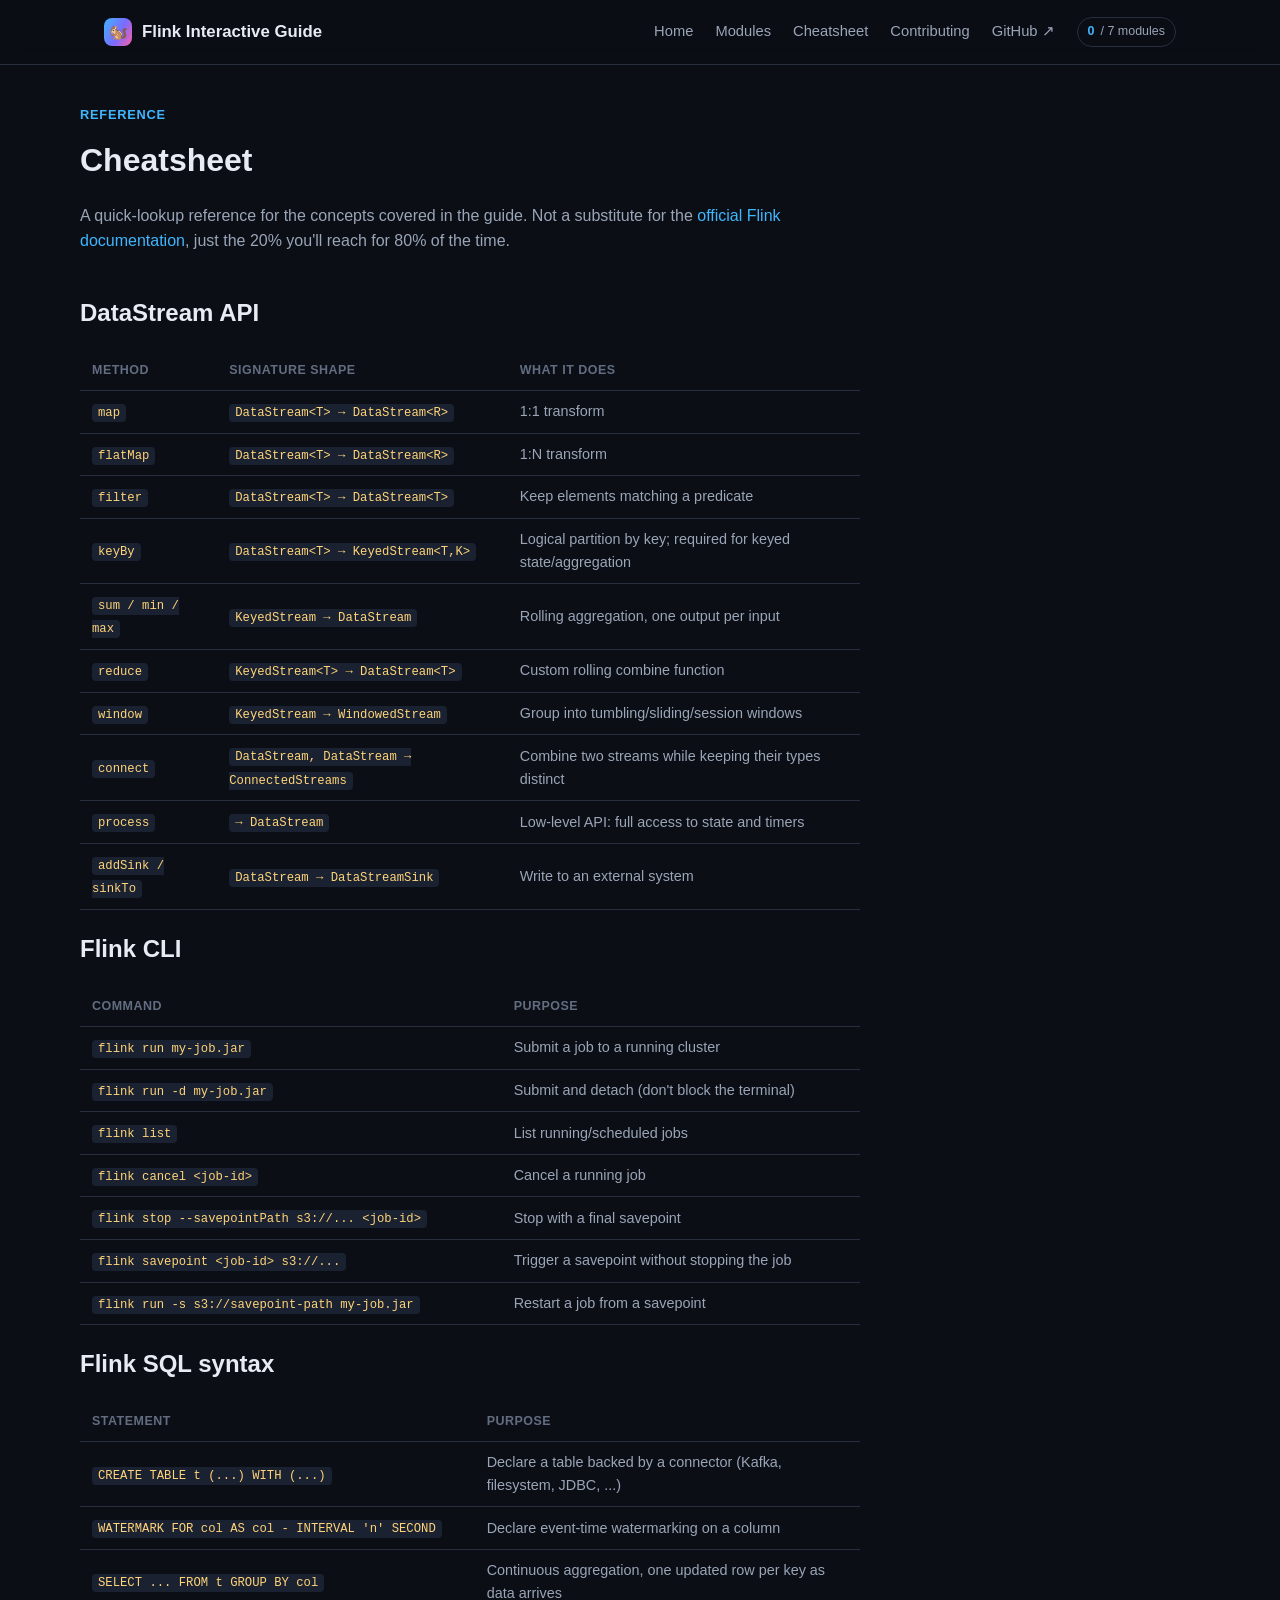
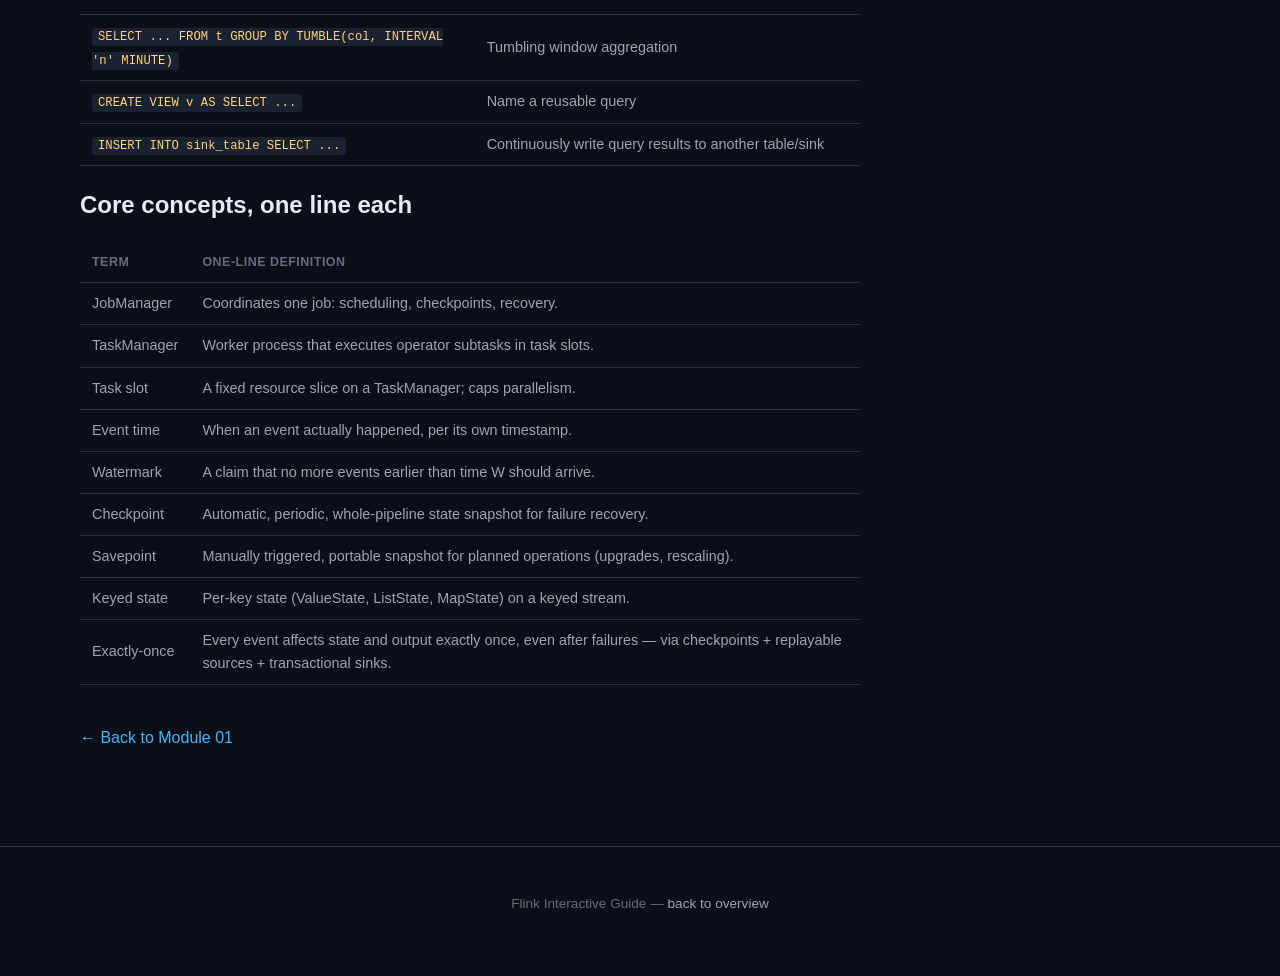
==== cheatsheet.html @ d703250b "feat: initial Flink interactive guide scaffold Seven-module static guide (theory + in-browser intera" ====
<!doctype html>
<html lang="en">
<head>
  <meta charset="UTF-8" />
  <meta name="viewport" content="width=device-width, initial-scale=1.0" />
  <title>Cheatsheet — Flink Interactive Guide</title>
  <meta name="description" content="Quick reference for the Flink DataStream API, CLI commands, and Flink SQL syntax." />
  <link rel="icon" href="data:image/svg+xml,<svg xmlns=%22http://www.w3.org/2000/svg%22 viewBox=%220 0 100 100%22><text y=%22.9em%22 font-size=%2290%22>🐿️</text></svg>" />
  <link rel="stylesheet" href="assets/css/style.css" />
</head>
<body>
  <header class="site-header">
    <div class="container">
      <a class="brand" href="index.html">
        <span class="brand-mark">🐿️</span>
        Flink Interactive Guide
      </a>
      <nav class="nav-links">
        <a href="index.html">Home</a>
        <a href="modules/01-introduction.html">Modules</a>
        <a href="cheatsheet.html">Cheatsheet</a>
        <a href="CONTRIBUTING.md">Contributing</a>
        <a href="https://github.com/trishala23/flink-interactive-guide" target="_blank" rel="noopener">GitHub ↗</a>
        <span class="progress-pill" data-progress-pill></span>
      </nav>
      <button class="nav-toggle" aria-label="Toggle menu">☰</button>
    </div>
  </header>

  <div class="container" style="padding: 40px 0 80px;">
    <div class="module-kicker">Reference</div>
    <h1 style="font-size: 2rem; margin: 0 0 8px;">Cheatsheet</h1>
    <p style="color: var(--text-dim); max-width: 720px;">
      A quick-lookup reference for the concepts covered in the guide. Not a
      substitute for the <a href="https://nightlies.apache.org/flink/flink-docs-stable/" target="_blank" rel="noopener">official Flink documentation</a>,
      just the 20% you'll reach for 80% of the time.
    </p>

    <h2 style="margin-top: 40px;">DataStream API</h2>
    <table>
      <thead><tr><th>Method</th><th>Signature shape</th><th>What it does</th></tr></thead>
      <tbody>
        <tr><td><code>map</code></td><td><code>DataStream&lt;T&gt; → DataStream&lt;R&gt;</code></td><td>1:1 transform</td></tr>
        <tr><td><code>flatMap</code></td><td><code>DataStream&lt;T&gt; → DataStream&lt;R&gt;</code></td><td>1:N transform</td></tr>
        <tr><td><code>filter</code></td><td><code>DataStream&lt;T&gt; → DataStream&lt;T&gt;</code></td><td>Keep elements matching a predicate</td></tr>
        <tr><td><code>keyBy</code></td><td><code>DataStream&lt;T&gt; → KeyedStream&lt;T,K&gt;</code></td><td>Logical partition by key; required for keyed state/aggregation</td></tr>
        <tr><td><code>sum / min / max</code></td><td><code>KeyedStream → DataStream</code></td><td>Rolling aggregation, one output per input</td></tr>
        <tr><td><code>reduce</code></td><td><code>KeyedStream&lt;T&gt; → DataStream&lt;T&gt;</code></td><td>Custom rolling combine function</td></tr>
        <tr><td><code>window</code></td><td><code>KeyedStream → WindowedStream</code></td><td>Group into tumbling/sliding/session windows</td></tr>
        <tr><td><code>connect</code></td><td><code>DataStream, DataStream → ConnectedStreams</code></td><td>Combine two streams while keeping their types distinct</td></tr>
        <tr><td><code>process</code></td><td><code>→ DataStream</code></td><td>Low-level API: full access to state and timers</td></tr>
        <tr><td><code>addSink / sinkTo</code></td><td><code>DataStream → DataStreamSink</code></td><td>Write to an external system</td></tr>
      </tbody>
    </table>

    <h2>Flink CLI</h2>
    <table>
      <thead><tr><th>Command</th><th>Purpose</th></tr></thead>
      <tbody>
        <tr><td><code>flink run my-job.jar</code></td><td>Submit a job to a running cluster</td></tr>
        <tr><td><code>flink run -d my-job.jar</code></td><td>Submit and detach (don't block the terminal)</td></tr>
        <tr><td><code>flink list</code></td><td>List running/scheduled jobs</td></tr>
        <tr><td><code>flink cancel &lt;job-id&gt;</code></td><td>Cancel a running job</td></tr>
        <tr><td><code>flink stop --savepointPath s3://... &lt;job-id&gt;</code></td><td>Stop with a final savepoint</td></tr>
        <tr><td><code>flink savepoint &lt;job-id&gt; s3://...</code></td><td>Trigger a savepoint without stopping the job</td></tr>
        <tr><td><code>flink run -s s3://savepoint-path my-job.jar</code></td><td>Restart a job from a savepoint</td></tr>
      </tbody>
    </table>

    <h2>Flink SQL syntax</h2>
    <table>
      <thead><tr><th>Statement</th><th>Purpose</th></tr></thead>
      <tbody>
        <tr><td><code>CREATE TABLE t (...) WITH (...)</code></td><td>Declare a table backed by a connector (Kafka, filesystem, JDBC, ...)</td></tr>
        <tr><td><code>WATERMARK FOR col AS col - INTERVAL 'n' SECOND</code></td><td>Declare event-time watermarking on a column</td></tr>
        <tr><td><code>SELECT ... FROM t GROUP BY col</code></td><td>Continuous aggregation, one updated row per key as data arrives</td></tr>
        <tr><td><code>SELECT ... FROM t GROUP BY TUMBLE(col, INTERVAL 'n' MINUTE)</code></td><td>Tumbling window aggregation</td></tr>
        <tr><td><code>CREATE VIEW v AS SELECT ...</code></td><td>Name a reusable query</td></tr>
        <tr><td><code>INSERT INTO sink_table SELECT ...</code></td><td>Continuously write query results to another table/sink</td></tr>
      </tbody>
    </table>

    <h2>Core concepts, one line each</h2>
    <table>
      <thead><tr><th>Term</th><th>One-line definition</th></tr></thead>
      <tbody>
        <tr><td>JobManager</td><td>Coordinates one job: scheduling, checkpoints, recovery.</td></tr>
        <tr><td>TaskManager</td><td>Worker process that executes operator subtasks in task slots.</td></tr>
        <tr><td>Task slot</td><td>A fixed resource slice on a TaskManager; caps parallelism.</td></tr>
        <tr><td>Event time</td><td>When an event actually happened, per its own timestamp.</td></tr>
        <tr><td>Watermark</td><td>A claim that no more events earlier than time W should arrive.</td></tr>
        <tr><td>Checkpoint</td><td>Automatic, periodic, whole-pipeline state snapshot for failure recovery.</td></tr>
        <tr><td>Savepoint</td><td>Manually triggered, portable snapshot for planned operations (upgrades, rescaling).</td></tr>
        <tr><td>Keyed state</td><td>Per-key state (ValueState, ListState, MapState) on a keyed stream.</td></tr>
        <tr><td>Exactly-once</td><td>Every event affects state and output exactly once, even after failures — via checkpoints + replayable sources + transactional sinks.</td></tr>
      </tbody>
    </table>

    <p style="margin-top: 40px;"><a href="modules/01-introduction.html">← Back to Module 01</a></p>
  </div>

  <footer class="site-footer">
    <div class="container">
      <p>Flink Interactive Guide — <a href="index.html">back to overview</a></p>
    </div>
  </footer>

  <script src="assets/js/app.js"></script>
</body>
</html>
---- assets/css/style.css ----
/* ==========================================================================
   Flink Interactive Guide — design system
   Single dark theme, no build step, no dependencies.
   ========================================================================== */

:root {
  --bg: #0b0e14;
  --bg-elevated: #121722;
  --bg-elevated-2: #1a2130;
  --border: #262e40;
  --text: #e7ebf3;
  --text-dim: #9aa5b8;
  --text-faint: #626d82;
  --accent: #3fb6ff;
  --accent-2: #ff5fa8;
  --accent-gradient: linear-gradient(120deg, #3fb6ff 0%, #7a6bff 55%, #ff5fa8 100%);
  --success: #3ddc97;
  --success-bg: rgba(61, 220, 151, 0.12);
  --danger: #ff6b6b;
  --danger-bg: rgba(255, 107, 107, 0.12);
  --warn: #ffb84d;
  --radius: 12px;
  --radius-sm: 8px;
  --shadow: 0 8px 30px rgba(0, 0, 0, 0.35);
  --mono: "SFMono-Regular", Consolas, "Liberation Mono", Menlo, monospace;
  --sans: -apple-system, BlinkMacSystemFont, "Segoe UI", Roboto, Helvetica, Arial, sans-serif;
}

* { box-sizing: border-box; }

html { color-scheme: dark; }

body {
  margin: 0;
  background: var(--bg);
  color: var(--text);
  font-family: var(--sans);
  line-height: 1.6;
  -webkit-font-smoothing: antialiased;
}

a { color: var(--accent); text-decoration: none; }
a:hover { text-decoration: underline; }

img, svg { max-width: 100%; }

.container {
  max-width: 1120px;
  margin: 0 auto;
  padding: 0 24px;
}

/* ---------- Top nav ---------- */

.site-header {
  position: sticky;
  top: 0;
  z-index: 50;
  background: rgba(11, 14, 20, 0.85);
  backdrop-filter: blur(10px);
  border-bottom: 1px solid var(--border);
}

.site-header .container {
  display: flex;
  align-items: center;
  justify-content: space-between;
  height: 64px;
}

.brand {
  display: flex;
  align-items: center;
  gap: 10px;
  font-weight: 700;
  font-size: 1.05rem;
  color: var(--text);
}

.brand:hover { text-decoration: none; }

.brand-mark {
  width: 28px;
  height: 28px;
  border-radius: 8px;
  background: var(--accent-gradient);
  display: inline-flex;
  align-items: center;
  justify-content: center;
  font-size: 15px;
}

.nav-links {
  display: flex;
  gap: 22px;
  align-items: center;
}

.nav-links a {
  color: var(--text-dim);
  font-size: 0.92rem;
  font-weight: 500;
}

.nav-links a:hover, .nav-links a.active { color: var(--text); text-decoration: none; }

.nav-toggle {
  display: none;
  background: none;
  border: 1px solid var(--border);
  border-radius: var(--radius-sm);
  color: var(--text);
  width: 36px;
  height: 36px;
  cursor: pointer;
}

.progress-pill {
  display: inline-flex;
  align-items: center;
  gap: 6px;
  font-size: 0.78rem;
  color: var(--text-dim);
  border: 1px solid var(--border);
  border-radius: 999px;
  padding: 4px 10px;
  white-space: nowrap;
}

.progress-pill strong { color: var(--accent); }

/* ---------- Hero ---------- */

.hero {
  padding: 72px 0 48px;
  text-align: center;
}

.eyebrow {
  display: inline-block;
  font-size: 0.78rem;
  font-weight: 700;
  letter-spacing: 0.08em;
  text-transform: uppercase;
  color: var(--accent);
  background: rgba(63, 182, 255, 0.1);
  border: 1px solid rgba(63, 182, 255, 0.25);
  padding: 5px 12px;
  border-radius: 999px;
  margin-bottom: 20px;
}

.hero h1 {
  font-size: clamp(2rem, 5vw, 3.2rem);
  margin: 0 0 16px;
  line-height: 1.15;
  background: var(--accent-gradient);
  -webkit-background-clip: text;
  background-clip: text;
  color: transparent;
}

.hero p.lead {
  color: var(--text-dim);
  font-size: 1.1rem;
  max-width: 640px;
  margin: 0 auto 28px;
}

.hero-actions {
  display: flex;
  gap: 14px;
  justify-content: center;
  flex-wrap: wrap;
}

.stat-row {
  display: flex;
  gap: 36px;
  justify-content: center;
  margin-top: 48px;
  flex-wrap: wrap;
}

.stat {
  text-align: center;
}

.stat .num {
  font-size: 1.8rem;
  font-weight: 800;
  color: var(--text);
}

.stat .label {
  font-size: 0.82rem;
  color: var(--text-faint);
}

/* ---------- Buttons ---------- */

.btn {
  display: inline-flex;
  align-items: center;
  gap: 8px;
  border-radius: var(--radius-sm);
  padding: 11px 20px;
  font-size: 0.95rem;
  font-weight: 600;
  cursor: pointer;
  border: 1px solid transparent;
  font-family: inherit;
}

.btn-primary {
  background: var(--accent-gradient);
  color: #06090f;
}

.btn-primary:hover { text-decoration: none; filter: brightness(1.08); }

.btn-secondary {
  background: var(--bg-elevated);
  color: var(--text);
  border-color: var(--border);
}

.btn-secondary:hover { text-decoration: none; border-color: var(--accent); }

.btn-sm { padding: 7px 14px; font-size: 0.85rem; }
.btn:disabled { opacity: 0.5; cursor: not-allowed; }

/* ---------- Module grid (index) ---------- */

.section {
  padding: 40px 0;
}

.section-head {
  display: flex;
  align-items: baseline;
  justify-content: space-between;
  margin-bottom: 22px;
  gap: 12px;
  flex-wrap: wrap;
}

.section-head h2 { margin: 0; font-size: 1.5rem; }
.section-head p { margin: 4px 0 0; color: var(--text-faint); font-size: 0.92rem; }

.module-grid {
  display: grid;
  grid-template-columns: repeat(auto-fit, minmax(280px, 1fr));
  gap: 16px;
}

.card {
  background: var(--bg-elevated);
  border: 1px solid var(--border);
  border-radius: var(--radius);
  padding: 22px;
  display: block;
  color: var(--text);
  transition: border-color 0.15s, transform 0.15s;
  position: relative;
}

a.card:hover {
  border-color: var(--accent);
  text-decoration: none;
  transform: translateY(-2px);
}

.card .idx {
  font-family: var(--mono);
  font-size: 0.78rem;
  color: var(--accent);
  font-weight: 700;
}

.card h3 {
  margin: 8px 0 8px;
  font-size: 1.1rem;
}

.card p {
  color: var(--text-dim);
  font-size: 0.9rem;
  margin: 0 0 14px;
}

.card-foot {
  display: flex;
  align-items: center;
  justify-content: space-between;
  font-size: 0.8rem;
  color: var(--text-faint);
}

.badge {
  display: inline-flex;
  align-items: center;
  gap: 5px;
  font-size: 0.76rem;
  font-weight: 600;
  padding: 3px 9px;
  border-radius: 999px;
}

.badge-done { background: var(--success-bg); color: var(--success); }
.badge-todo { background: var(--bg-elevated-2); color: var(--text-faint); }

/* ---------- Module page layout ---------- */

.module-layout {
  display: grid;
  grid-template-columns: 220px 1fr;
  gap: 40px;
  align-items: start;
  padding: 40px 0 80px;
}

.module-sidebar {
  position: sticky;
  top: 84px;
}

.module-sidebar h4 {
  font-size: 0.75rem;
  text-transform: uppercase;
  letter-spacing: 0.06em;
  color: var(--text-faint);
  margin: 0 0 12px;
}

.module-sidebar ol {
  list-style: none;
  margin: 0;
  padding: 0;
  display: flex;
  flex-direction: column;
  gap: 2px;
}

.module-sidebar a {
  display: flex;
  align-items: center;
  gap: 8px;
  padding: 8px 10px;
  border-radius: var(--radius-sm);
  font-size: 0.87rem;
  color: var(--text-dim);
}

.module-sidebar a:hover { background: var(--bg-elevated); text-decoration: none; }
.module-sidebar a.current { background: var(--bg-elevated); color: var(--text); font-weight: 600; }

.module-sidebar .dot {
  width: 7px;
  height: 7px;
  border-radius: 50%;
  background: var(--border);
  flex-shrink: 0;
}

.module-sidebar a.done .dot { background: var(--success); }

.module-main h1 {
  font-size: 2rem;
  margin: 0 0 6px;
}

.module-kicker {
  color: var(--accent);
  font-size: 0.8rem;
  font-weight: 700;
  text-transform: uppercase;
  letter-spacing: 0.06em;
  margin-bottom: 10px;
}

.module-main > p.intro {
  color: var(--text-dim);
  font-size: 1.05rem;
  max-width: 720px;
}

.module-main h2 {
  margin-top: 44px;
  font-size: 1.4rem;
  border-top: 1px solid var(--border);
  padding-top: 32px;
}

.module-main h3 { font-size: 1.1rem; margin-top: 28px; }

.module-main p, .module-main li { color: var(--text-dim); max-width: 760px; }

.module-main ul, .module-main ol { padding-left: 22px; }

.callout {
  background: var(--bg-elevated);
  border: 1px solid var(--border);
  border-left: 3px solid var(--accent);
  border-radius: var(--radius-sm);
  padding: 14px 18px;
  margin: 18px 0;
  font-size: 0.92rem;
  max-width: 720px;
}

.callout.warn { border-left-color: var(--warn); }
.callout strong { color: var(--text); }

/* ---------- Code blocks ---------- */

pre {
  background: #090c12;
  border: 1px solid var(--border);
  border-radius: var(--radius-sm);
  padding: 16px 18px;
  overflow-x: auto;
  max-width: 780px;
  font-size: 0.85rem;
}

code {
  font-family: var(--mono);
}

p code, li code, td code {
  background: var(--bg-elevated-2);
  padding: 2px 6px;
  border-radius: 4px;
  font-size: 0.85em;
  color: #ffd479;
}

pre code { background: none; padding: 0; color: var(--text); }

.code-tabs {
  display: flex;
  gap: 4px;
  margin: 22px 0 -1px;
}

.code-tab {
  background: var(--bg-elevated);
  border: 1px solid var(--border);
  border-bottom: none;
  border-radius: 8px 8px 0 0;
  padding: 7px 14px;
  font-size: 0.8rem;
  color: var(--text-faint);
  cursor: pointer;
  font-family: var(--mono);
}

.code-tab.active { color: var(--text); background: #090c12; }
.code-panel { display: none; margin-top: 0; }
.code-panel.active { display: block; }

/* ---------- Tables ---------- */

table {
  border-collapse: collapse;
  width: 100%;
  max-width: 780px;
  margin: 16px 0;
  font-size: 0.9rem;
}

th, td {
  text-align: left;
  padding: 9px 12px;
  border-bottom: 1px solid var(--border);
}

th { color: var(--text-faint); font-size: 0.78rem; text-transform: uppercase; letter-spacing: 0.04em; }
td { color: var(--text-dim); }

/* ---------- Interactive widget shell ---------- */

.widget {
  background: var(--bg-elevated);
  border: 1px solid var(--border);
  border-radius: var(--radius);
  padding: 24px;
  margin: 22px 0;
  max-width: 780px;
}

.widget-label {
  display: flex;
  align-items: center;
  gap: 8px;
  font-size: 0.76rem;
  font-weight: 700;
  text-transform: uppercase;
  letter-spacing: 0.06em;
  color: var(--accent-2);
  margin-bottom: 14px;
}

.widget-label::before { content: "▶"; font-size: 0.7em; }

.controls {
  display: flex;
  gap: 10px;
  flex-wrap: wrap;
  align-items: center;
  margin-bottom: 16px;
}

.controls label {
  font-size: 0.85rem;
  color: var(--text-dim);
  display: flex;
  align-items: center;
  gap: 6px;
}

select, input[type="text"], input[type="number"], textarea {
  background: var(--bg-elevated-2);
  border: 1px solid var(--border);
  color: var(--text);
  border-radius: 6px;
  padding: 7px 10px;
  font-family: inherit;
  font-size: 0.88rem;
}

textarea { font-family: var(--mono); width: 100%; resize: vertical; }

.pill-toggle {
  display: inline-flex;
  border: 1px solid var(--border);
  border-radius: 999px;
  overflow: hidden;
}

.pill-toggle button {
  background: none;
  border: none;
  color: var(--text-dim);
  padding: 7px 16px;
  font-size: 0.85rem;
  cursor: pointer;
  font-family: inherit;
}

.pill-toggle button.active {
  background: var(--accent-gradient);
  color: #06090f;
  font-weight: 600;
}

.result-box {
  margin-top: 14px;
  padding: 12px 16px;
  border-radius: var(--radius-sm);
  font-family: var(--mono);
  font-size: 0.85rem;
  background: var(--bg-elevated-2);
  border: 1px solid var(--border);
  min-height: 20px;
  white-space: pre-wrap;
  word-break: break-word;
}

.result-box.ok { border-color: var(--success); color: var(--success); }
.result-box.err { border-color: var(--danger); color: var(--danger); }

/* ---------- Quiz ---------- */

.quiz {
  background: var(--bg-elevated);
  border: 1px solid var(--border);
  border-radius: var(--radius);
  padding: 26px;
  margin: 24px 0 0;
  max-width: 780px;
}

.quiz h2 { border: none; padding: 0; margin: 0 0 4px; }
.quiz > p.sub { color: var(--text-faint); font-size: 0.88rem; margin: 0 0 20px; }

.quiz-q {
  margin-bottom: 22px;
  padding-bottom: 20px;
  border-bottom: 1px solid var(--border);
}

.quiz-q:last-of-type { border-bottom: none; }

.quiz-q p.prompt {
  color: var(--text);
  font-weight: 600;
  margin: 0 0 10px;
  font-size: 0.95rem;
}

.quiz-opts {
  display: flex;
  flex-direction: column;
  gap: 8px;
}

.quiz-opt {
  display: flex;
  align-items: flex-start;
  gap: 10px;
  padding: 9px 12px;
  border-radius: var(--radius-sm);
  border: 1px solid var(--border);
  cursor: pointer;
  font-size: 0.88rem;
  color: var(--text-dim);
}

.quiz-opt:hover { border-color: var(--accent); }
.quiz-opt input { margin-top: 3px; }

.quiz-q.checked .quiz-opt.correct { border-color: var(--success); background: var(--success-bg); color: var(--text); }
.quiz-q.checked .quiz-opt.incorrect { border-color: var(--danger); background: var(--danger-bg); color: var(--text); }

.quiz-explain {
  display: none;
  margin-top: 10px;
  font-size: 0.85rem;
  color: var(--text-dim);
  background: var(--bg-elevated-2);
  border-radius: var(--radius-sm);
  padding: 10px 12px;
}

.quiz-q.checked .quiz-explain { display: block; }

.quiz-footer {
  display: flex;
  align-items: center;
  gap: 16px;
  margin-top: 4px;
}

.quiz-score {
  font-size: 0.88rem;
  color: var(--text-dim);
}

.quiz-score strong { color: var(--text); }

/* ---------- Module nav (prev/next) ---------- */

.module-pager {
  display: flex;
  justify-content: space-between;
  gap: 16px;
  margin-top: 48px;
  padding-top: 24px;
  border-top: 1px solid var(--border);
}

.pager-link {
  flex: 1;
  max-width: 340px;
  border: 1px solid var(--border);
  border-radius: var(--radius);
  padding: 14px 16px;
  color: var(--text);
}

.pager-link:hover { border-color: var(--accent); text-decoration: none; }
.pager-link.next { text-align: right; margin-left: auto; }
.pager-link .dir { display: block; font-size: 0.75rem; color: var(--text-faint); margin-bottom: 4px; }
.pager-link .title { font-weight: 600; font-size: 0.92rem; }

/* ---------- Footer ---------- */

.site-footer {
  border-top: 1px solid var(--border);
  padding: 32px 0 48px;
  color: var(--text-faint);
  font-size: 0.85rem;
  text-align: center;
}

.site-footer a { color: var(--text-dim); }

/* ---------- Responsive ---------- */

@media (max-width: 860px) {
  .module-layout { grid-template-columns: 1fr; }
  .module-sidebar { position: static; }
}

@media (max-width: 700px) {
  .nav-links {
    position: absolute;
    top: 64px;
    left: 0;
    right: 0;
    background: var(--bg-elevated);
    border-bottom: 1px solid var(--border);
    flex-direction: column;
    align-items: stretch;
    padding: 12px 24px;
    display: none;
    gap: 4px;
  }
  .nav-links.open { display: flex; }
  .nav-links a { padding: 10px 0; }
  .nav-toggle { display: block; }
  .progress-pill { display: none; }
}
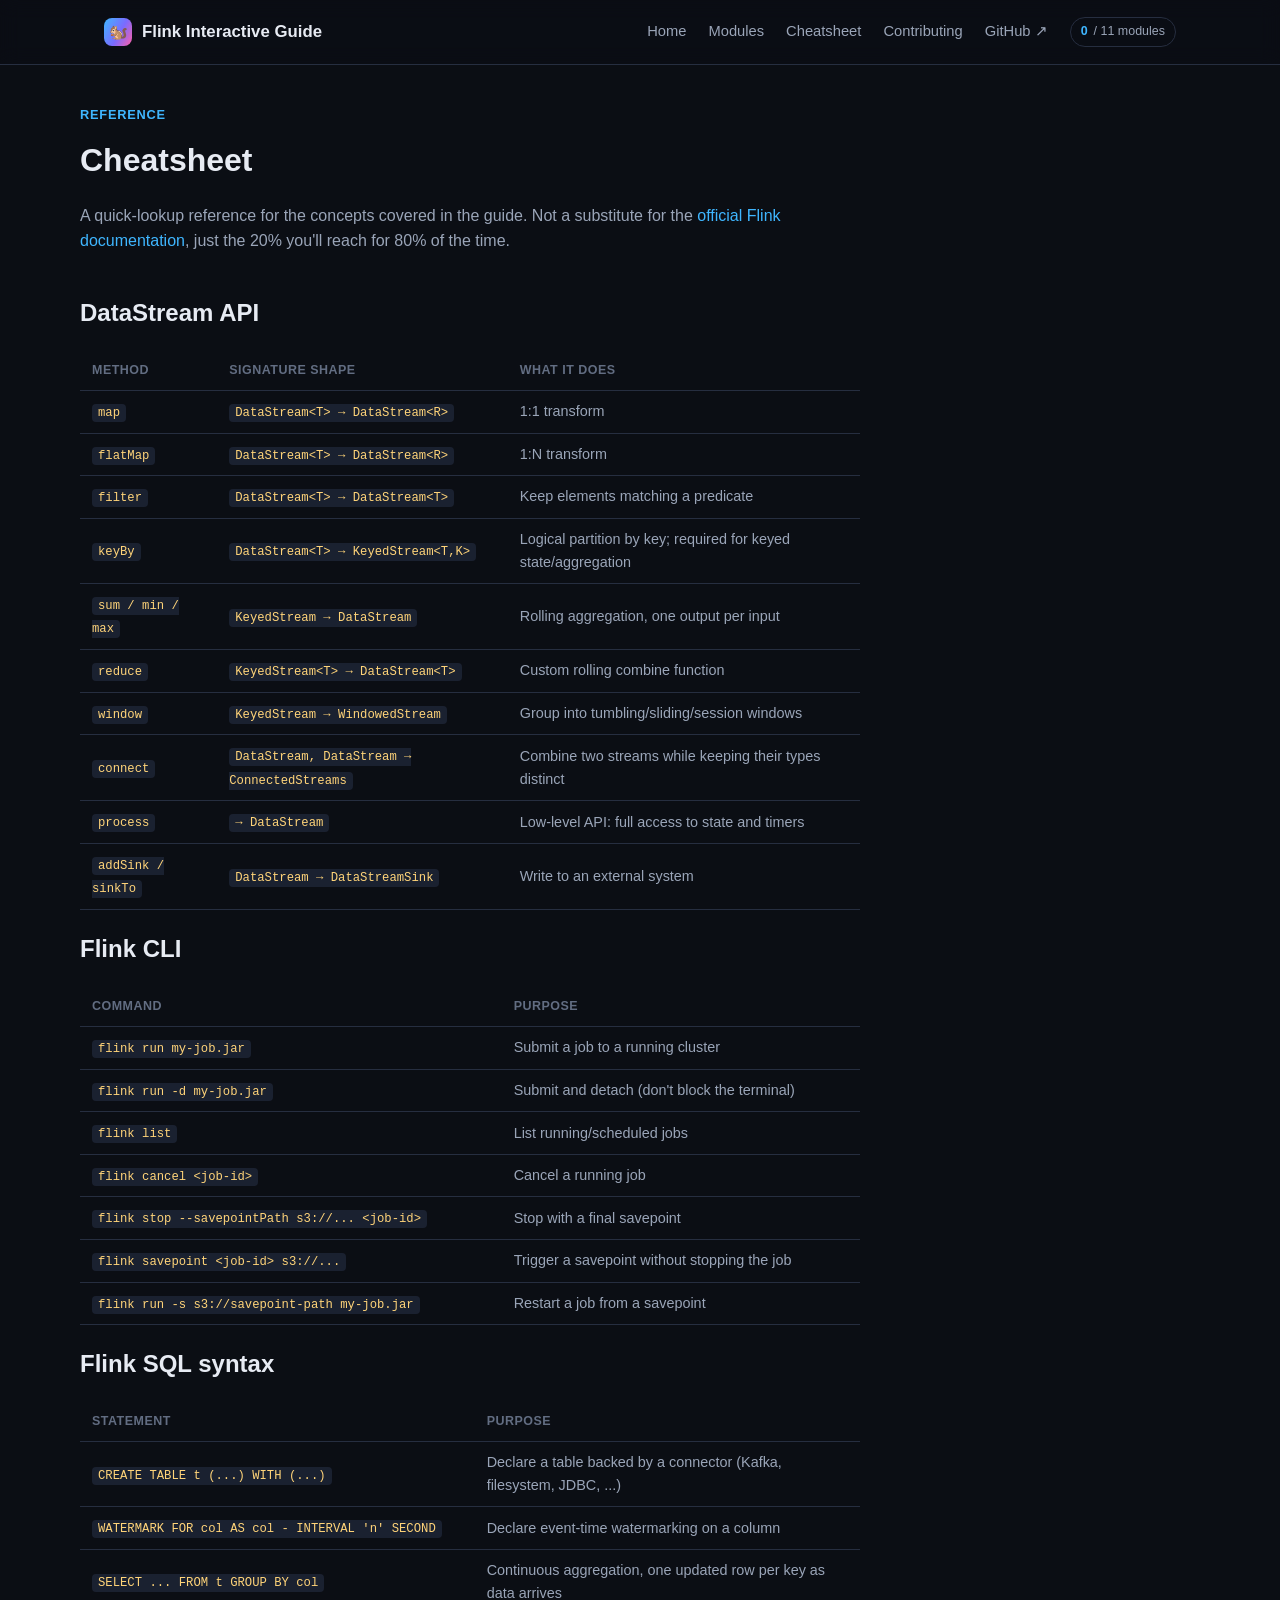
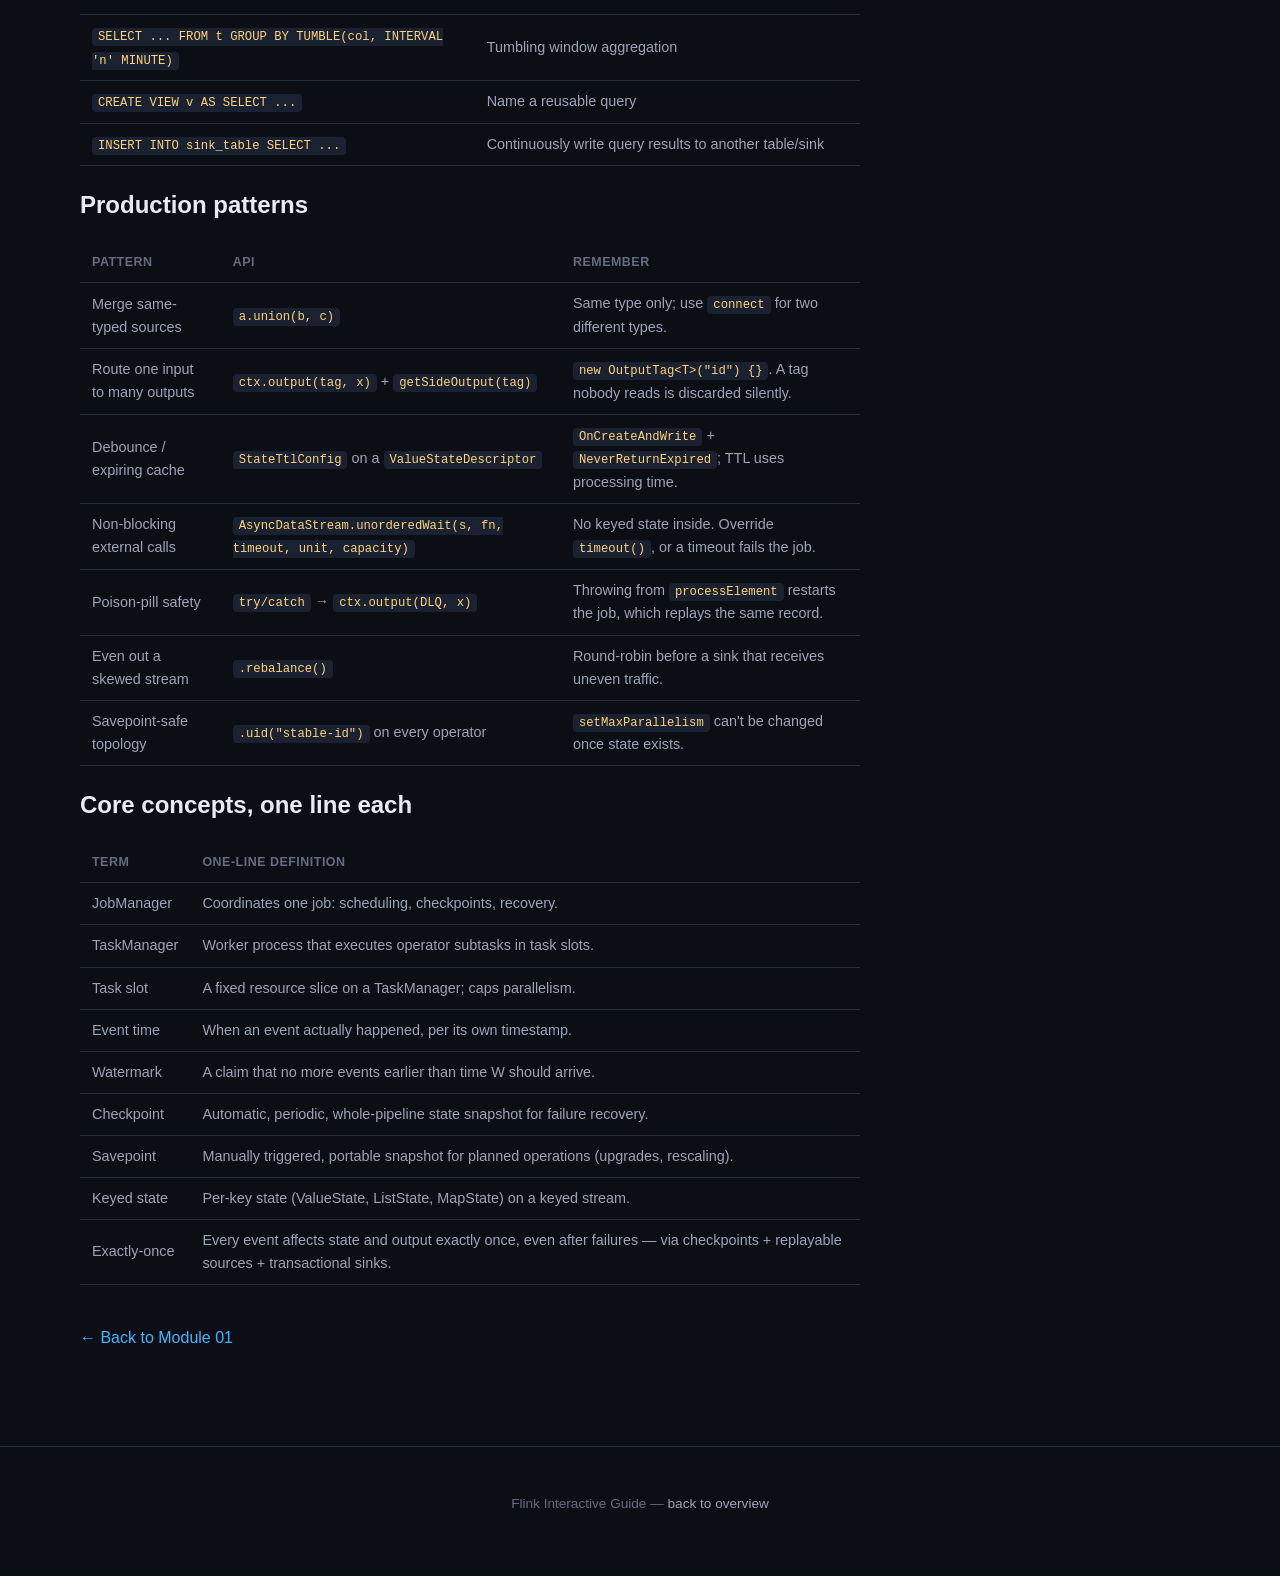
==== commit a89ca19f: "feat: add Module 11, Patterns from a Real Job Walks through the Flink concepts inside a multi-source" ====
--- a/cheatsheet.html
+++ b/cheatsheet.html
@@ -80,6 +80,20 @@
       </tbody>
     </table>
 
+    <h2>Production patterns</h2>
+    <table>
+      <thead><tr><th>Pattern</th><th>API</th><th>Remember</th></tr></thead>
+      <tbody>
+        <tr><td>Merge same-typed sources</td><td><code>a.union(b, c)</code></td><td>Same type only; use <code>connect</code> for two different types.</td></tr>
+        <tr><td>Route one input to many outputs</td><td><code>ctx.output(tag, x)</code> + <code>getSideOutput(tag)</code></td><td><code>new OutputTag&lt;T&gt;("id") {}</code>. A tag nobody reads is discarded silently.</td></tr>
+        <tr><td>Debounce / expiring cache</td><td><code>StateTtlConfig</code> on a <code>ValueStateDescriptor</code></td><td><code>OnCreateAndWrite</code> + <code>NeverReturnExpired</code>; TTL uses processing time.</td></tr>
+        <tr><td>Non-blocking external calls</td><td><code>AsyncDataStream.unorderedWait(s, fn, timeout, unit, capacity)</code></td><td>No keyed state inside. Override <code>timeout()</code>, or a timeout fails the job.</td></tr>
+        <tr><td>Poison-pill safety</td><td><code>try/catch</code> → <code>ctx.output(DLQ, x)</code></td><td>Throwing from <code>processElement</code> restarts the job, which replays the same record.</td></tr>
+        <tr><td>Even out a skewed stream</td><td><code>.rebalance()</code></td><td>Round-robin before a sink that receives uneven traffic.</td></tr>
+        <tr><td>Savepoint-safe topology</td><td><code>.uid("stable-id")</code> on every operator</td><td><code>setMaxParallelism</code> can't be changed once state exists.</td></tr>
+      </tbody>
+    </table>
+
     <h2>Core concepts, one line each</h2>
     <table>
       <thead><tr><th>Term</th><th>One-line definition</th></tr></thead>
